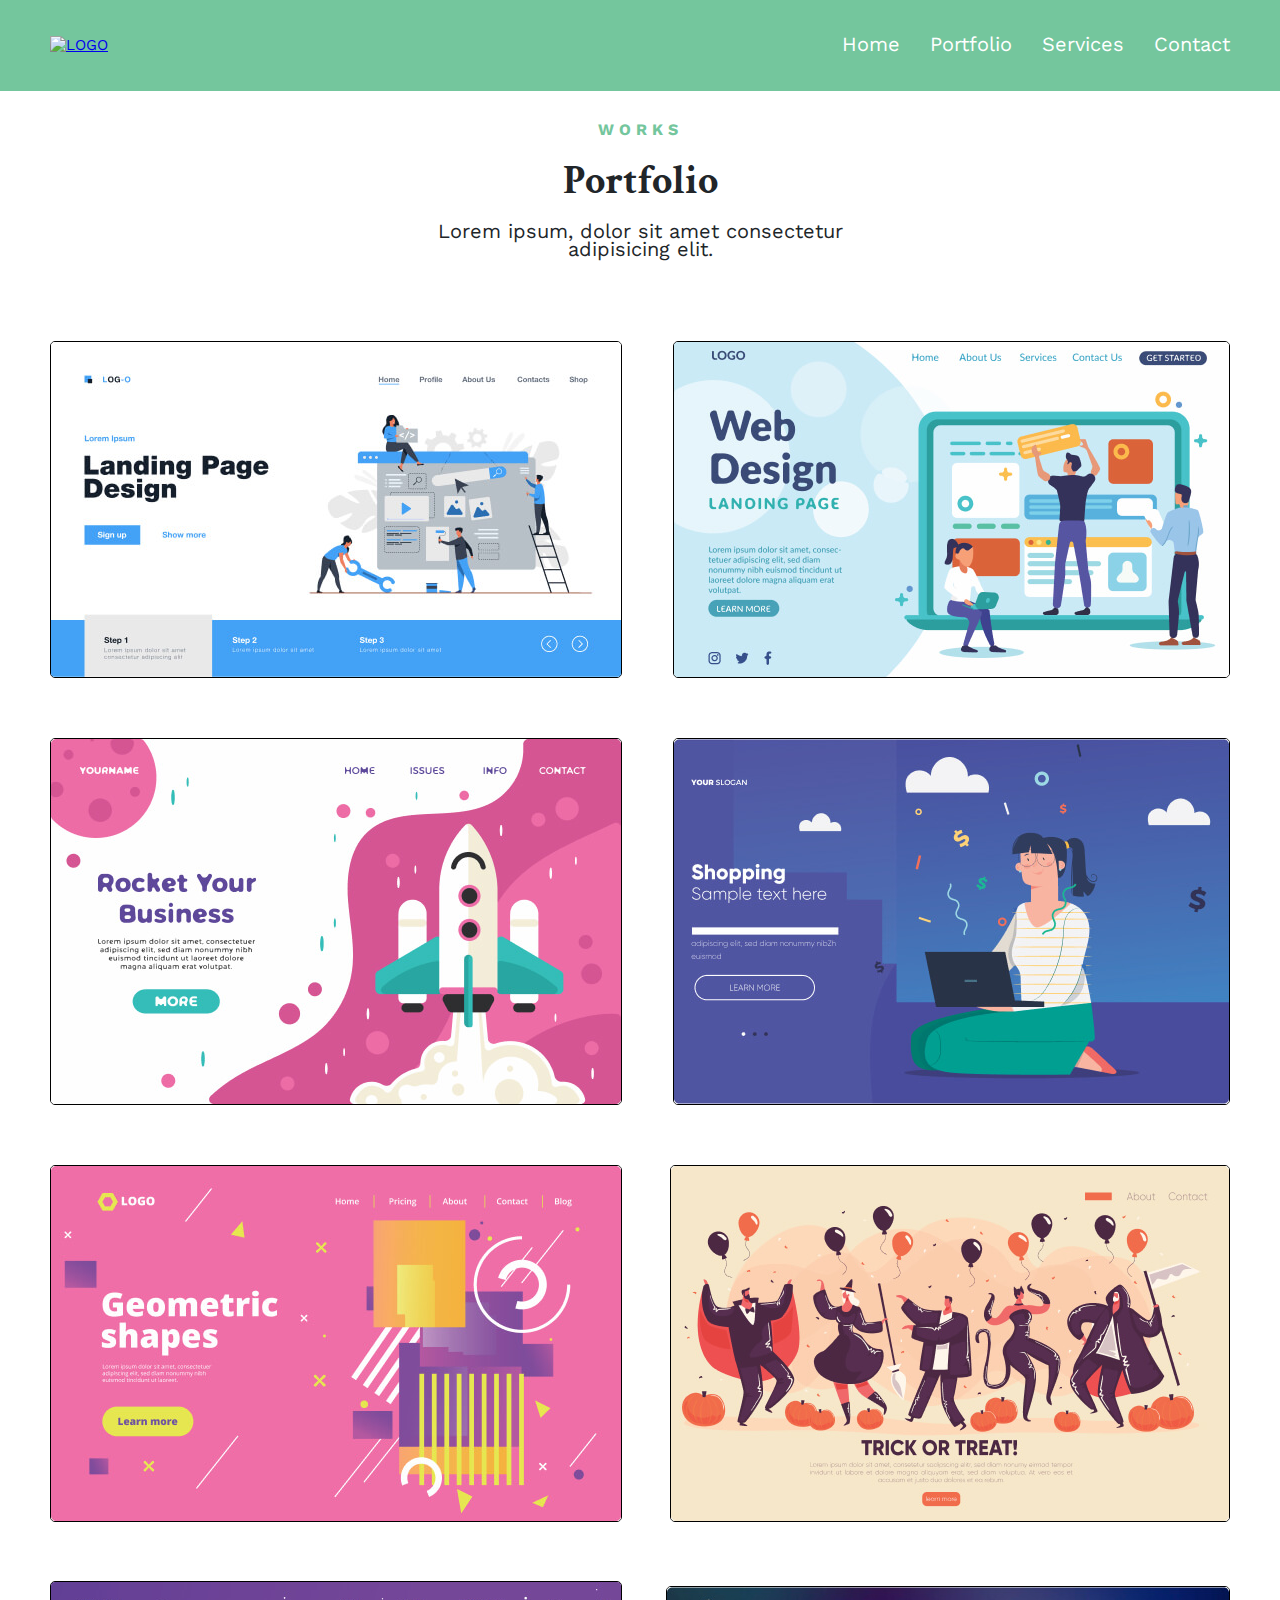
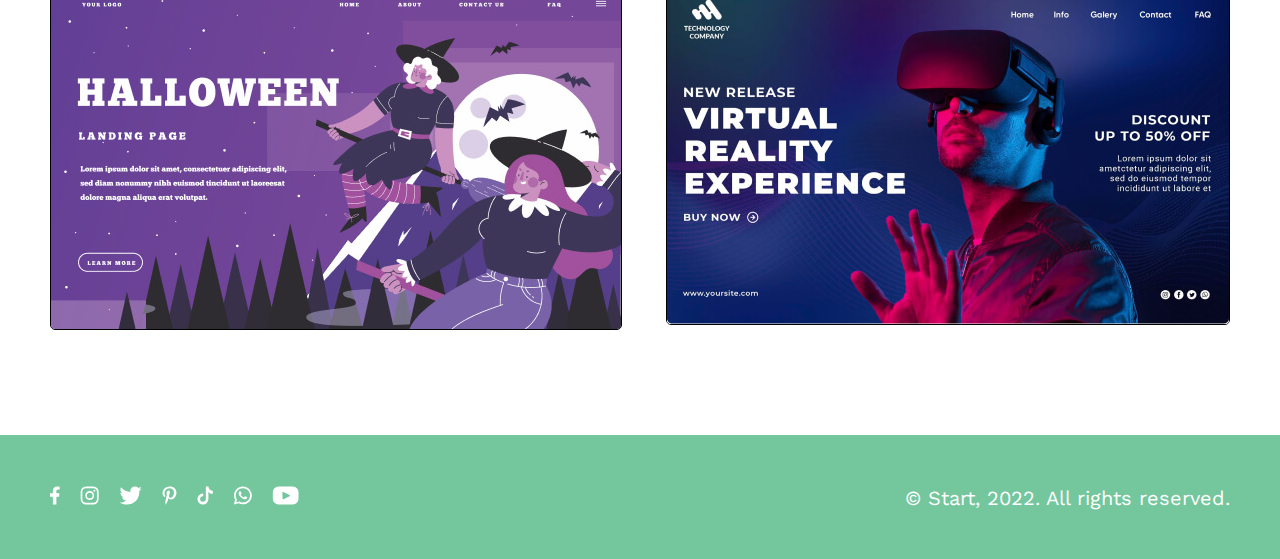
==== portfolio.html @ 8b8e09df "make responsive portfolio page" ====
<!DOCTYPE html>
<html lang="en">

<head>
    <meta charset="UTF-8">
    <meta name="viewport" content="width=device-width, initial-scale=1.0">
    <link rel="stylesheet" href="./css/normalize.css">
    <link rel="stylesheet" href="./css/portfolio.css">
    <title>StartUp</title>
</head>

<body>
    <!--SITE HEADER -->
    <header class="site-header">
        <div class="container site-header__container">
            <!-- LOGO -->
            <a class="site-header__logo logo" href="index.html">
                <picture>
                    <source media="(max-width: 48em)" srcset="./img/logo-mobile.svg">
                    <img class="logo__img" src="./img/logo.svg" alt="LOGO">
                </picture>
            </a>

            <!-- NAV -->
            <nav class="nav">
                <ul class="nav__list">
                    <li class="nav__item">
                        <a class="nav__link" href="index.html">Home</a>
                    </li>
                    <li class="nav__item">
                        <a class="nav__link" href="portfolio.html">Portfolio</a>
                    </li>
                    <li class="nav__item">
                        <a class="nav__link" href="#">Services</a>
                    </li>
                    <li class="nav__item">
                        <a class="nav__link" href="#">Contact</a>
                    </li>
                </ul>
            </nav>
            <div class="burger-menu"></div>
        </div>
    </header>

    <!-- SITE MAIN -->
    <main class="main">
        <!-- SITE PORTFOLIO -->
        <section class="portfolio">
            <div class="container portfolio__container">
                <h2 class="section__heading">Portfolio</h2>
                <p class="section__top-text">works</p>
                <p class="section__text">Lorem ipsum, dolor sit amet consectetur
                    adipisicing elit.</p>

                <div class="portfolio__grid grid">
                    <div class="grid__card">
                        <picture>
                            <source media="(max-width: 48em)"
                                srcset="./img/landing-page-mobile.jpg 1x, ./img/landing-page-mobile@2x.jpg 2x">

                            <img class="grid__img" src="./img/landing-page-design.jpg" alt="Landing page design"
                                srcset="./img/landing-page-design.jpg 1x,./img/landing-page-design@2x.jpg 2x">
                        </picture>
                    </div>
                    <div class="grid__card">
                        <picture>
                            <source media="(max-width: 48em)"
                                srcset="./img/webdesign-mobile.jpg 1x, ./img/webdesign-mobile@2x.jpg 2x">

                            <img class="grid__img" src="./img/web-design.jpg" alt="Web design"
                                srcset="./img/web-design.jpg 1x,./img/web-design@2x.jpg 2x">
                        </picture>
                    </div>
                    <div class="grid__card">
                        <picture>
                            <source media="(max-width: 48em)"
                                srcset="./img/rocketyour-business-mobile.jpg 1x, ./img/rocketyour-business-mobile@2x.jpg 2x">

                            <img class="grid__img" src="./img/rocketyour-business.jpg" alt="Web design"
                                srcset="./img/rocketyour-business.jpg 1x,./img/rocketyour-business@2x.jpg 2x">
                        </picture>
                    </div>
                    <div class="grid__card">
                        <picture>
                            <source media="(max-width: 48em)"
                                srcset="./img/shopping-mobile.jpg 1x, ./img/shopping-mobile@2x.jpg 2x">

                            <img class="grid__img" src="./img/shopping.jpg" alt="Shopping"
                                srcset="./img/shopping.jpg 1x,./img/shopping@2x.jpg 2x">
                        </picture>
                    </div>
                    <div class="grid__card">
                        <picture>
                            <source media="(max-width: 48em)"
                                srcset="./img/geometric-shapes-mobile.jpg 1x,./img/geometric-shapes-mobile@2x.jpg 2x">

                            <img class="grid__img" src="./img/geometric-shapes.jpg" alt="Geometric shapes"
                                srcset="./img/geometric-shapes.jpg 1x,./img/geometric-shapes@2x.jpg 2x">
                        </picture>
                    </div>
                    <div class="grid__card">
                        <picture>
                            <source media="(max-width: 48em)"
                                srcset="./img/trickortreat-mobile.jpg 1x,./img/trickortreat-mobile@2x.jpg 2x">

                            <img class="grid__img" src="./img/trickortreat.jpg" alt="Landing page design"
                                srcset="./img/trickortreat.jpg 1x, ./img/trickortreat@2x.jpg 2x">
                        </picture>
                    </div>
                    <div class="grid__card">
                        <picture>
                            <source media="(max-width: 48em)"
                                srcset="./img/hallowen-mobile 1x, ./img/hallowen-mobile@2x.jpg 2x">

                            <img class="grid__img" src="./img/hallowen.jpg" alt="Landing page design"
                                srcset="./img/hallowen.jpg 1x, ./img/hallowen@2x.jpg 2x">
                        </picture>
                    </div>
                    <div class="grid__card">
                        <picture>
                            <source media="(max-width: 48em)" srcset="./img/vr-mobile 1x, ./img/vr-mobile@2x.jpg 2x">

                            <img class="grid__img" src="./img/vr.jpg" alt="Landing page design"
                                srcset="./img/vr.jpg 1x, ./img/vr@2x.jpg 2x">
                        </picture>
                    </div>
                </div>
            </div>
        </section>
    </main>
    <footer class="footer">
        <div class="container footer__container">
            <ul class="footer__list">
                <li class="footer__item">
                    <a class="footer__link" href="#">
                        <svg width="10" height="19" fill="none" xmlns="http://www.w3.org/2000/svg">
                            <path
                                d="m9.01 10.625.499-3.257H6.383V5.253c0-.891.437-1.76 1.837-1.76h1.42V.72S8.353.5 7.119.5C4.544.5 2.862 2.06 2.862 4.884v2.484H0v3.257h2.862V18.5h3.521v-7.875H9.01Z"
                                fill="currentColor" />
                        </svg>
                    </a>
                </li>
                <li class="footer__item">
                    <a class="footer__link" href="#">
                        <svg width="19" height="19" fill="none" xmlns="http://www.w3.org/2000/svg">
                            <path
                                d="M14.406 3.714a1.055 1.055 0 1 0 0 2.11 1.055 1.055 0 0 0 0-2.11ZM9.714 12.34a2.843 2.843 0 0 1-2.84-2.84 2.843 2.843 0 0 1 2.84-2.84 2.843 2.843 0 0 1 2.84 2.84 2.843 2.843 0 0 1-2.84 2.84Zm0-7.273A4.438 4.438 0 0 0 5.281 9.5a4.438 4.438 0 0 0 4.433 4.433A4.438 4.438 0 0 0 14.147 9.5a4.438 4.438 0 0 0-4.433-4.433Z"
                                fill="currentColor" />
                            <path
                                d="M6.047 2.194a3.717 3.717 0 0 0-3.713 3.713v7.186a3.717 3.717 0 0 0 3.713 3.713h7.186a3.718 3.718 0 0 0 3.714-3.713V5.907a3.718 3.718 0 0 0-3.714-3.713H6.047ZM13.233 18.5H6.047a5.412 5.412 0 0 1-5.406-5.407V5.907A5.412 5.412 0 0 1 6.047.5h7.186a5.413 5.413 0 0 1 5.407 5.407v7.186a5.413 5.413 0 0 1-5.407 5.407Z"
                                fill="currentColor" />
                        </svg>
                    </a>
                </li>
                <li class="footer__item">
                    <a class="footer__link" href="#">
                        <svg width="23" height="19" fill="none" xmlns="http://www.w3.org/2000/svg">
                            <path
                                d="M22.42 2.658c-.695.314-1.462.504-2.212.63.356-.06.878-.704 1.088-.964.32-.397.584-.85.733-1.339.02-.038.035-.086-.004-.115-.048-.018-.079-.009-.117.01-.837.448-1.702.773-2.623 1.004a.176.176 0 0 1-.18-.049 2.083 2.083 0 0 0-.23-.234 4.647 4.647 0 0 0-1.27-.778A4.428 4.428 0 0 0 15.657.51a4.66 4.66 0 0 0-1.848.522 4.77 4.77 0 0 0-1.492 1.218 4.587 4.587 0 0 0-.89 1.784c-.153.628-.14 1.248-.047 1.883.014.105.005.12-.09.105-3.602-.536-6.587-1.824-9.01-4.586-.106-.12-.163-.12-.25.009-1.06 1.59-.546 4.143.78 5.398.176.168.357.335.553.487-.071.015-.953-.08-1.739-.487-.104-.067-.158-.028-.167.091-.01.172.005.33.028.516.204 1.612 1.32 3.102 2.848 3.684.182.076.383.143.578.176-.348.077-.707.131-1.705.053-.125-.024-.172.038-.125.158.751 2.045 2.37 2.654 3.583 3 .163.028.326.028.488.067-.01.014-.02.014-.03.029-.401.613-1.796 1.069-2.446 1.296-1.181.413-2.468.599-3.716.475-.2-.029-.242-.026-.296 0-.055.035-.007.082.057.134.254.168.512.316.775.46.792.42 1.619.754 2.484.993 4.464 1.232 9.492.326 12.845-3.004 2.632-2.615 3.555-6.222 3.555-9.833 0-.142.167-.22.265-.294.686-.515 1.238-1.13 1.749-1.818a.553.553 0 0 0 .116-.349v-.018c0-.058-.001-.04-.09 0Z"
                                fill="currentColor" />
                        </svg>
                    </a>
                </li>
                <li class="footer__item">
                    <a class="footer__link" href="#">
                        <svg width="15" height="19" fill="none" xmlns="http://www.w3.org/2000/svg">
                            <path fill-rule="evenodd" clip-rule="evenodd"
                                d="M6.338 12.242c-.015.052-.029.095-.04.139-.662 2.59-.735 3.165-1.414 4.369-.325.571-.69 1.113-1.093 1.632-.046.058-.088.133-.18.115-.1-.021-.107-.11-.118-.19a13.952 13.952 0 0 1-.143-2.371c.035-1.036.163-1.39 1.497-7.003a.389.389 0 0 0-.03-.234c-.32-.861-.383-1.736-.104-2.622.604-1.915 2.774-2.061 3.154-.482.233.977-.385 2.255-.86 4.145-.393 1.559 1.442 2.667 3.011 1.529 1.446-1.049 2.008-3.565 1.9-5.347-.21-3.554-4.106-4.323-6.58-3.178-2.834 1.31-3.479 4.824-2.199 6.43.162.204.287.33.234.537-.083.32-.155.645-.244.965-.066.237-.265.324-.506.226a2.901 2.901 0 0 1-1.184-.887C.352 8.67.042 6.007 1.48 3.754 3.07 1.256 6.032.247 8.735.554c3.23.366 5.27 2.573 5.653 5.076.174 1.14.049 3.952-1.551 5.94-1.843 2.284-4.828 2.435-6.205 1.033-.106-.107-.19-.233-.295-.361Z"
                                fill="currentColor" />
                        </svg>
                    </a>
                </li>
                <li class="footer__item">
                    <a class="footer__link" href="#">
                        <svg width="16" height="19" fill="none" xmlns="http://www.w3.org/2000/svg">
                            <path
                                d="M15.85 7.783a4.805 4.805 0 0 1-4.463-2.15v7.398a5.469 5.469 0 1 1-5.47-5.468c.114 0 .226.01.338.017v2.695c-.112-.014-.223-.034-.338-.034a2.791 2.791 0 1 0 0 5.582c1.542 0 2.903-1.215 2.903-2.756L8.848.5h2.578a4.802 4.802 0 0 0 4.426 4.288v2.995"
                                fill="currentColor" />
                        </svg>
                    </a>
                </li>
                <li class="footer__item">
                    <a class="footer__link" href="#">
                        <svg width="19" height="19" fill="none" xmlns="http://www.w3.org/2000/svg">
                            <path
                                d="m5.932 15.4.305.181a7.198 7.198 0 0 0 3.68 1.02 7.218 7.218 0 0 0 7.21-7.21c0-3.976-3.234-7.21-7.21-7.21-3.975 0-7.21 3.234-7.21 7.21 0 1.312.365 2.605 1.055 3.738l.187.306-.72 2.69 2.703-.725Zm-5.08 3.1 1.29-4.814A8.863 8.863 0 0 1 1.027 9.39C1.027 4.49 5.015.5 9.917.5c4.902 0 8.89 3.989 8.89 8.89 0 4.903-3.988 8.891-8.89 8.891a8.875 8.875 0 0 1-4.226-1.077L.851 18.5Z"
                                fill="currentColor" />
                            <path fill-rule="evenodd" clip-rule="evenodd"
                                d="M13.224 10.627c-.366-.22-.842-.463-1.273-.287-.33.136-.542.653-.756.918-.11.135-.241.156-.41.089-1.242-.495-2.193-1.324-2.878-2.466-.116-.177-.095-.317.044-.482.208-.243.467-.52.523-.849.056-.328-.098-.712-.234-1.005-.173-.373-.367-.906-.741-1.117-.344-.195-.798-.086-1.104.164-.529.431-.784 1.106-.777 1.775.003.19.026.38.07.563.107.441.31.854.54 1.245.174.296.362.583.565.858a8.71 8.71 0 0 0 2.447 2.273c.478.292.992.549 1.525.725.598.197 1.13.403 1.776.28.676-.128 1.343-.546 1.611-1.197.08-.194.12-.408.075-.612-.092-.421-.662-.671-1.003-.875Z"
                                fill="currentColor" />
                        </svg>
                        </svg>
                    </a>
                </li>
                <li class="footer__item">
                    <a class="footer__link" href="#">
                        <svg width="27" height="19" fill="none" xmlns="http://www.w3.org/2000/svg">
                            <path
                                d="m18.037 10.004-6.471 3.201c-.254.137-1.116-.047-1.116-.335V6.299c0-.292.87-.476 1.123-.332l6.194 3.37c.26.148.532.524.27.667Zm8.485-3.861A5.643 5.643 0 0 0 20.879.5H6.45A5.642 5.642 0 0 0 .809 6.143v6.714A5.642 5.642 0 0 0 6.45 18.5h14.43a5.642 5.642 0 0 0 5.642-5.643V6.143Z"
                                fill="currentColor" />
                        </svg>
                    </a>
                </li>
            </ul>
            <div class="footer__text-copyright">
                &copy; Start, 2022. All rights reserved.
            </div>
        </div>
    </footer>
    <script src="./js/script.js"></script>
</body>

</html>
---- css/portfolio.css ----
@import url("../css/style.css");

/* SITE PORTFOLIO */
.portfolio {
    padding-top: 30px;
    padding-bottom: 45px;
}

.portfolio__container {
    display: flex;
    flex-direction: column;
    align-items: center;
}

.portfolio__grid {
    order: 4;
    margin-top: 82px;
    display: flex;
    flex-wrap: wrap;
    align-items: center;
    justify-content: space-between;
}

.grid__card {
    display: flex;
    justify-content: center;
    align-items: center;
    margin-bottom: 55px;
}

.grid__img {
    border-radius: 5px;
    border: 1.5px solid #000;
}

@media only screen and (max-width: 74.375em) {
    .portfolio__grid {
        display: flex;
        flex-wrap: nowrap;
        flex-direction: column;
        justify-content: center;
        align-items: center;
    }
}

@media only screen and (max-width: 48em) {
    .portfolio {
        padding-top: 140px;
    }

    .grid__card {
        max-width: 570px;
        width: 100%;
        height: auto;
    }

}

@media only screen and (max-width: 23.4375em) {

}
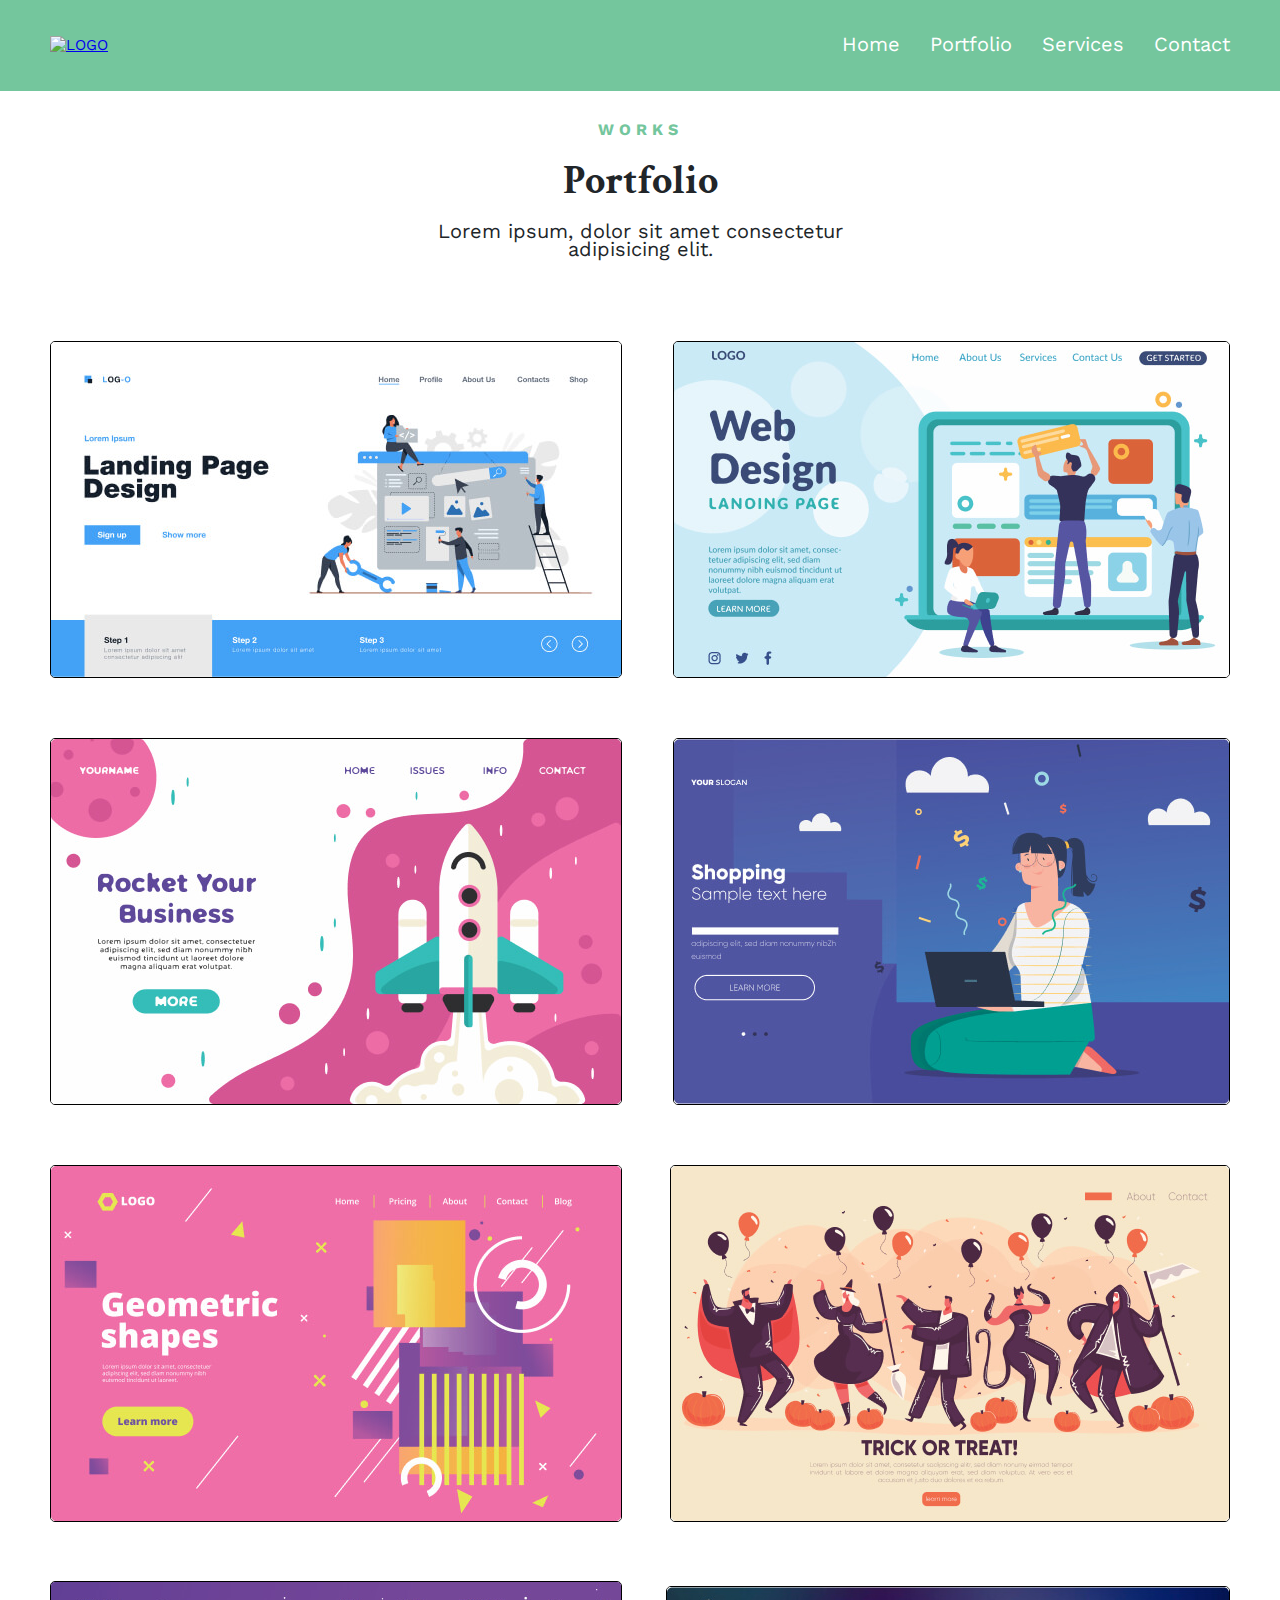
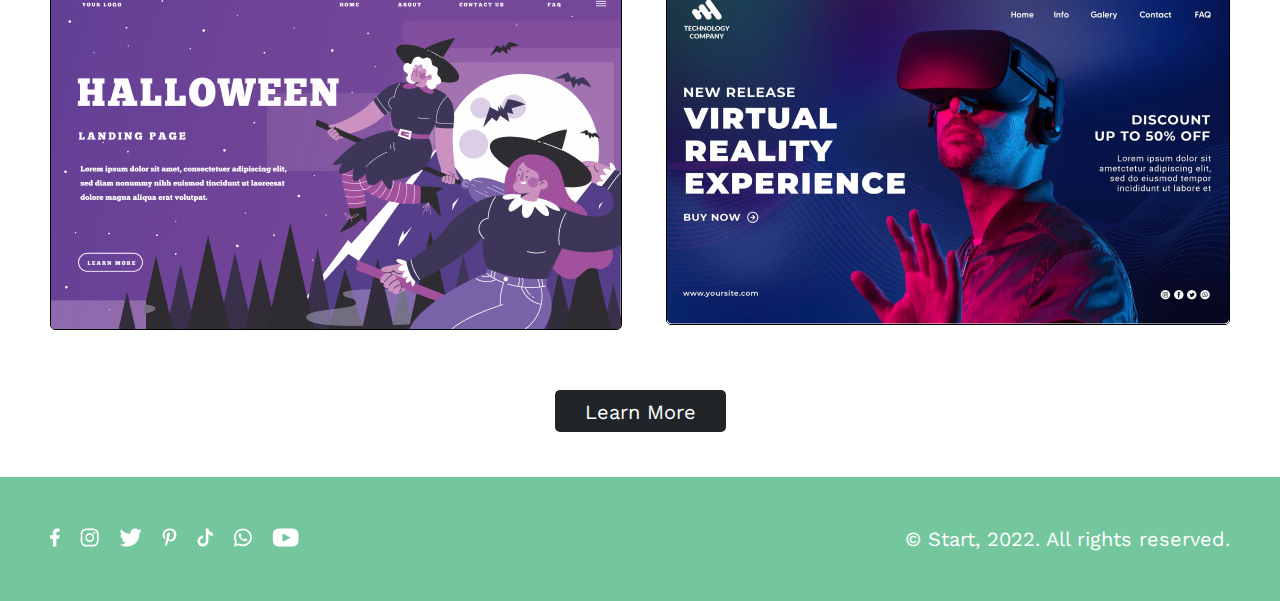
==== commit 0e96b418: "make responsive services page" ====
--- a/portfolio.html
+++ b/portfolio.html
@@ -31,7 +31,7 @@
                         <a class="nav__link" href="portfolio.html">Portfolio</a>
                     </li>
                     <li class="nav__item">
-                        <a class="nav__link" href="#">Services</a>
+                        <a class="nav__link" href="services.html">Services</a>
                     </li>
                     <li class="nav__item">
                         <a class="nav__link" href="#">Contact</a>
@@ -125,6 +125,9 @@
                         </picture>
                     </div>
                 </div>
+                <div class="portfolio__btn btn-wrapper">
+                    <a class="btn-link btn-dark" href="#">Learn More</a>
+                </div>
             </div>
         </section>
     </main>
--- a/css/portfolio.css
+++ b/css/portfolio.css
@@ -33,6 +33,12 @@
     border: 1.5px solid #000;
 }
 
+.portfolio__btn {
+    order: 5;
+}
+
+/* MEDIA QUERY */
+
 @media only screen and (max-width: 74.375em) {
     .portfolio__grid {
         display: flex;
@@ -55,7 +61,3 @@
     }
 
 }
-
-@media only screen and (max-width: 23.4375em) {
-
-}